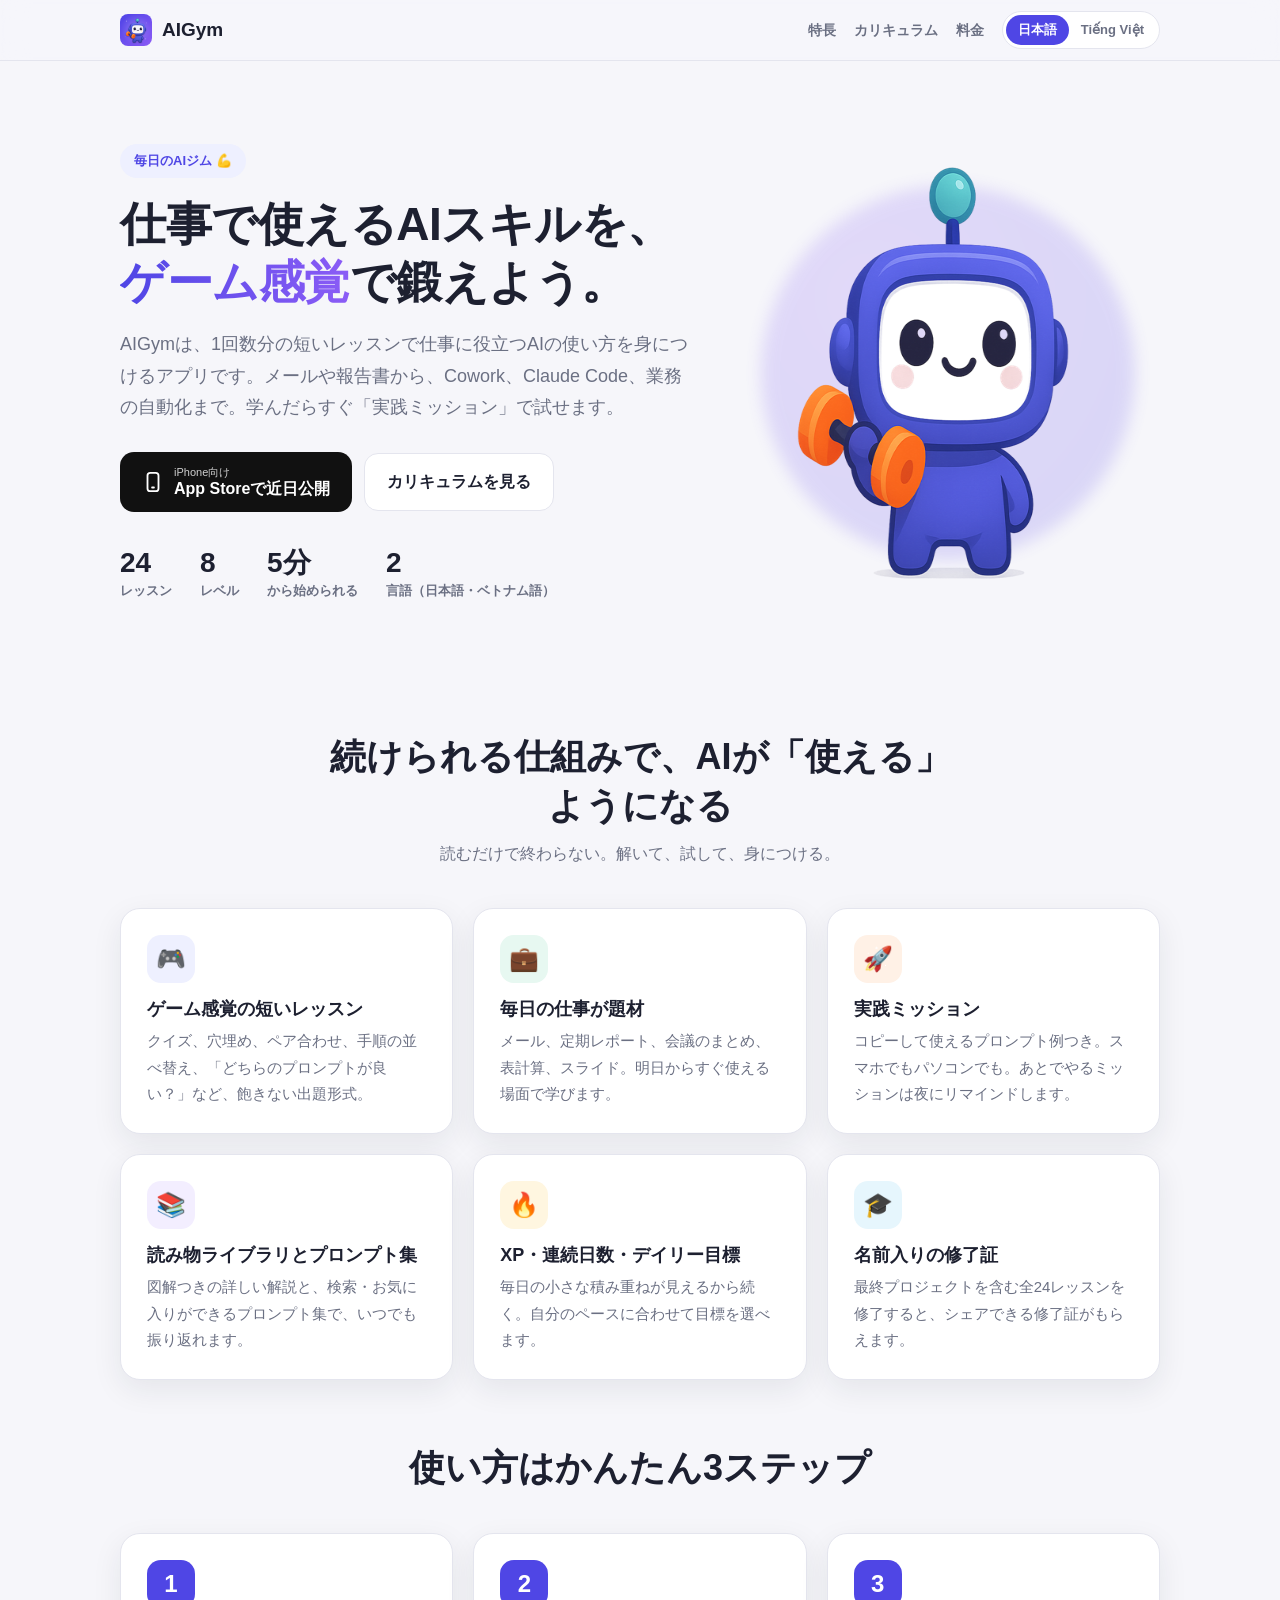
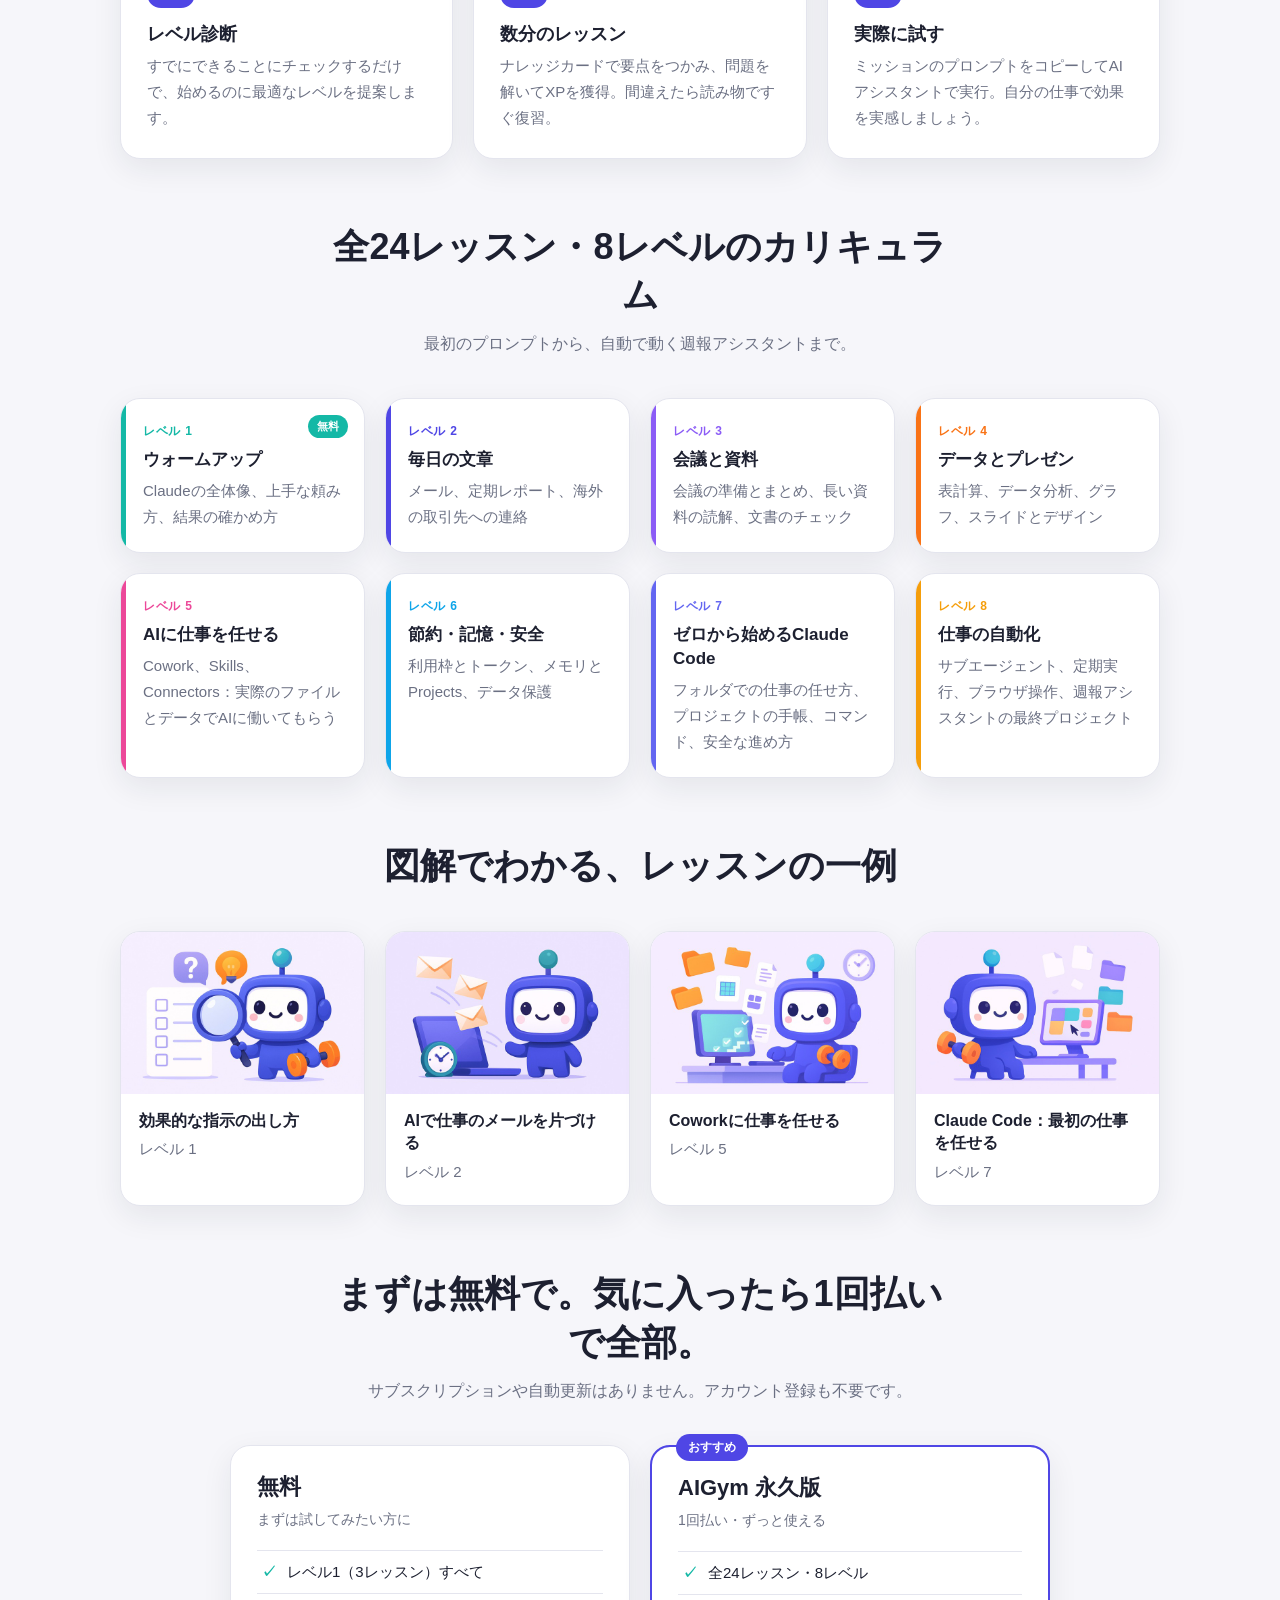
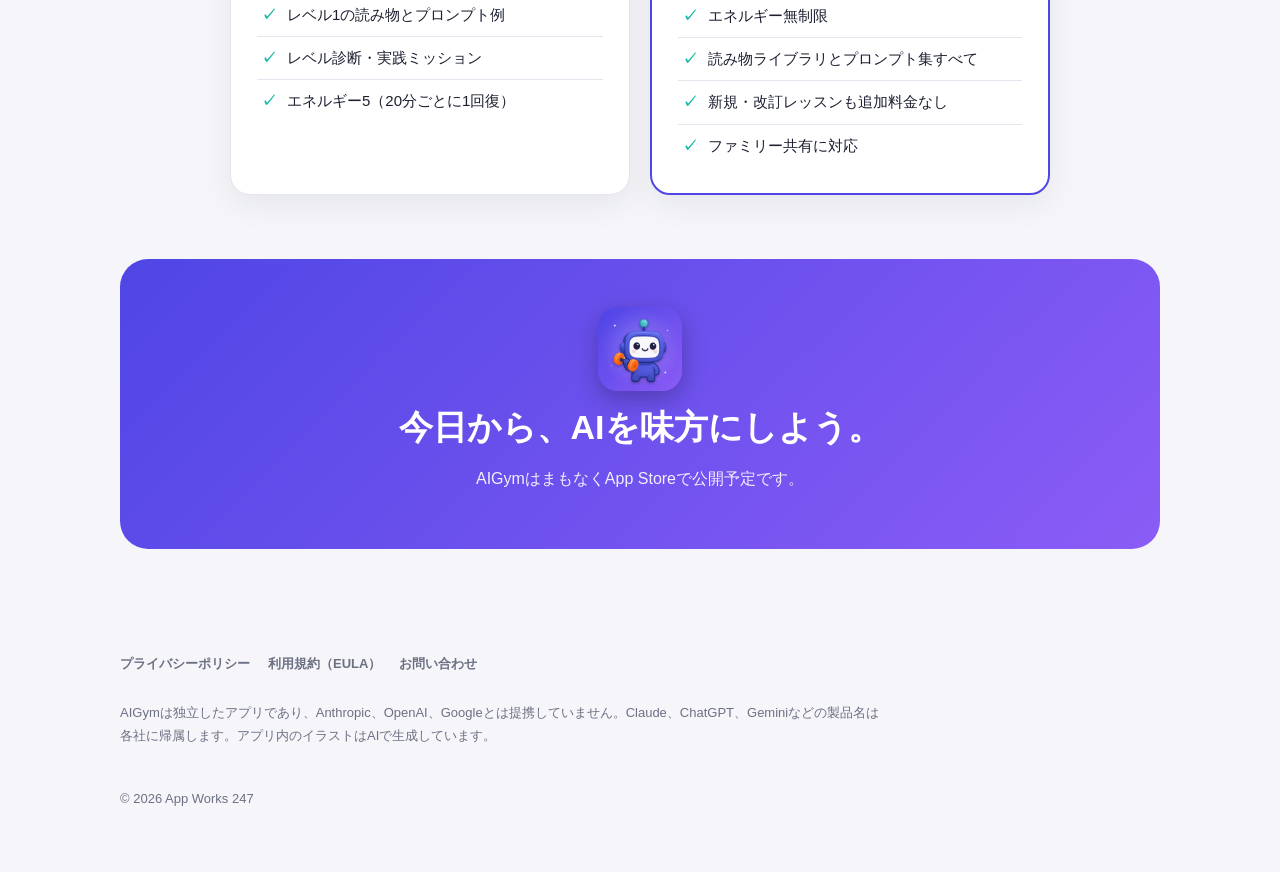
==== index.html @ bd5f879b "Add bilingual landing page and privacy policy for GitHub Pages Static site in website/ (Japanese def" ====
<!doctype html>
<html lang="ja"
      data-title-ja="AIGym – ゲーム感覚で仕事のAIスキルを鍛えるアプリ"
      data-title-vi="AIGym – Phòng tập AI cho công việc, vui như chơi game">
<head>
  <meta charset="utf-8">
  <meta name="viewport" content="width=device-width, initial-scale=1">
  <title>AIGym – ゲーム感覚で仕事のAIスキルを鍛えるアプリ</title>
  <meta name="description" content="AIGymは、ゲーム感覚の短いレッスンで仕事に役立つAIの使い方を身につけるiPhoneアプリです。メール・報告書・会議・データ分析から、Cowork、Claude Code、業務の自動化まで全24レッスン。日本語・ベトナム語対応。">
  <meta name="theme-color" content="#4F46E5">
  <meta property="og:type" content="website">
  <meta property="og:title" content="AIGym – ゲーム感覚で仕事のAIスキルを鍛えるアプリ">
  <meta property="og:description" content="1日数分、ゲーム感覚のレッスンで仕事に使えるAIスキルを。全24レッスン・8レベル。">
  <meta property="og:image" content="https://app-works-247.github.io/AIGym/assets/icon.png">
  <meta property="og:url" content="https://app-works-247.github.io/AIGym/">
  <link rel="icon" type="image/png" href="assets/favicon.png">
  <link rel="apple-touch-icon" href="assets/apple-touch-icon.png">
  <link rel="stylesheet" href="assets/style.css">
  <script src="assets/lang.js"></script>
</head>
<body>

<header class="header">
  <div class="wrap">
    <a class="logo" href="./" data-keep-lang><img src="assets/icon.png" alt="">AIGym</a>
    <nav class="nav">
      <a class="link" href="#features"><span data-l="ja">特長</span><span data-l="vi">Tính năng</span></a>
      <a class="link" href="#curriculum"><span data-l="ja">カリキュラム</span><span data-l="vi">Lộ trình</span></a>
      <a class="link" href="#pricing"><span data-l="ja">料金</span><span data-l="vi">Bảng giá</span></a>
      <div class="lang-switch" role="group" aria-label="Language">
        <button type="button" data-set-lang="ja" aria-pressed="true">日本語</button>
        <button type="button" data-set-lang="vi" aria-pressed="false">Tiếng Việt</button>
      </div>
    </nav>
  </div>
</header>

<main>
  <!-- Hero -->
  <section class="hero">
    <div class="wrap">
      <div>
        <span class="eyebrow">
          <span data-l="ja">毎日のAIジム 💪</span>
          <span data-l="vi">Phòng tập AI mỗi ngày 💪</span>
        </span>
        <h1>
          <span data-l="ja">仕事で使えるAIスキルを、<br><span class="grad">ゲーム感覚</span>で鍛えよう。</span>
          <span data-l="vi">Rèn kỹ năng dùng AI trong công việc, <span class="grad">vui như chơi game</span>.</span>
        </h1>
        <p class="lead">
          <span data-l="ja">AIGymは、1回数分の短いレッスンで仕事に役立つAIの使い方を身につけるアプリです。メールや報告書から、Cowork、Claude Code、業務の自動化まで。学んだらすぐ「実践ミッション」で試せます。</span>
          <span data-l="vi">AIGym giúp bạn học cách dùng AI trong công việc qua những bài học ngắn chỉ vài phút. Từ email, báo cáo đến Cowork, Claude Code và tự động hóa công việc. Học xong là thực hành ngay với “nhiệm vụ thực hành”.</span>
        </p>
        <div class="cta" id="download">
          <a class="btn btn-primary" href="#pricing">
            <svg viewBox="0 0 24 24" fill="none" stroke="currentColor" stroke-width="2" stroke-linecap="round" stroke-linejoin="round" aria-hidden="true"><rect x="6" y="2" width="12" height="20" rx="3"/><path d="M11 18h2"/></svg>
            <span>
              <small data-l="ja">iPhone向け</small><small data-l="vi">Dành cho iPhone</small>
              <span data-l="ja">App Storeで近日公開</span><span data-l="vi">Sắp có trên App Store</span>
            </span>
          </a>
          <a class="btn btn-ghost" href="#curriculum">
            <span data-l="ja">カリキュラムを見る</span><span data-l="vi">Xem lộ trình học</span>
          </a>
        </div>
        <div class="stats">
          <div><strong>24</strong><span data-l="ja">レッスン</span><span data-l="vi">bài học</span></div>
          <div><strong>8</strong><span data-l="ja">レベル</span><span data-l="vi">cấp độ</span></div>
          <div><strong>5<span data-l="ja">分</span><span data-l="vi"> phút</span></strong><span data-l="ja">から始められる</span><span data-l="vi">mỗi ngày là đủ</span></div>
          <div><strong>2</strong><span data-l="ja">言語（日本語・ベトナム語）</span><span data-l="vi">ngôn ngữ (Nhật, Việt)</span></div>
        </div>
      </div>
      <div class="hero-art">
        <img src="assets/mascot.png" alt="AIGym mascot" width="480" height="480">
      </div>
    </div>
  </section>

  <!-- Features -->
  <section class="block" id="features">
    <div class="wrap">
      <div class="section-head">
        <h2>
          <span data-l="ja">続けられる仕組みで、AIが「使える」ようになる</span>
          <span data-l="vi">Học đều đặn mỗi ngày, dùng AI thành thạo</span>
        </h2>
        <p>
          <span data-l="ja">読むだけで終わらない。解いて、試して、身につける。</span>
          <span data-l="vi">Không chỉ đọc lý thuyết: làm bài, thực hành và ghi nhớ.</span>
        </p>
      </div>
      <div class="grid grid-3">
        <div class="card">
          <div class="icon-badge" style="background:#EEF0FF">🎮</div>
          <h3><span data-l="ja">ゲーム感覚の短いレッスン</span><span data-l="vi">Bài học ngắn như chơi game</span></h3>
          <p>
            <span data-l="ja">クイズ、穴埋め、ペア合わせ、手順の並べ替え、「どちらのプロンプトが良い？」など、飽きない出題形式。</span>
            <span data-l="vi">Trắc nghiệm, điền chỗ trống, ghép cặp, sắp xếp các bước, chọn câu lệnh tốt hơn… đa dạng, không nhàm chán.</span>
          </p>
        </div>
        <div class="card">
          <div class="icon-badge" style="background:#E7F8F1">💼</div>
          <h3><span data-l="ja">毎日の仕事が題材</span><span data-l="vi">Gắn liền công việc hằng ngày</span></h3>
          <p>
            <span data-l="ja">メール、定期レポート、会議のまとめ、表計算、スライド。明日からすぐ使える場面で学びます。</span>
            <span data-l="vi">Email, báo cáo định kỳ, tổng kết cuộc họp, bảng tính, slide. Học qua những tình huống dùng được ngay ngày mai.</span>
          </p>
        </div>
        <div class="card">
          <div class="icon-badge" style="background:#FFF1E6">🚀</div>
          <h3><span data-l="ja">実践ミッション</span><span data-l="vi">Nhiệm vụ thực hành</span></h3>
          <p>
            <span data-l="ja">コピーして使えるプロンプト例つき。スマホでもパソコンでも。あとでやるミッションは夜にリマインドします。</span>
            <span data-l="vi">Kèm câu lệnh mẫu sao chép được, làm trên điện thoại hoặc máy tính. Nhiệm vụ để dành sẽ được nhắc vào buổi tối.</span>
          </p>
        </div>
        <div class="card">
          <div class="icon-badge" style="background:#F3EEFF">📚</div>
          <h3><span data-l="ja">読み物ライブラリとプロンプト集</span><span data-l="vi">Thư viện bài đọc & câu lệnh mẫu</span></h3>
          <p>
            <span data-l="ja">図解つきの詳しい解説と、検索・お気に入りができるプロンプト集で、いつでも振り返れます。</span>
            <span data-l="vi">Bài đọc chi tiết có hình minh họa và bộ câu lệnh mẫu tìm kiếm, lưu yêu thích được, xem lại bất cứ lúc nào.</span>
          </p>
        </div>
        <div class="card">
          <div class="icon-badge" style="background:#FFF6E0">🔥</div>
          <h3><span data-l="ja">XP・連続日数・デイリー目標</span><span data-l="vi">XP, chuỗi ngày & mục tiêu ngày</span></h3>
          <p>
            <span data-l="ja">毎日の小さな積み重ねが見えるから続く。自分のペースに合わせて目標を選べます。</span>
            <span data-l="vi">Thấy rõ tiến bộ mỗi ngày nên dễ duy trì. Tự chọn mục tiêu phù hợp với nhịp của bạn.</span>
          </p>
        </div>
        <div class="card">
          <div class="icon-badge" style="background:#E6F6FD">🎓</div>
          <h3><span data-l="ja">名前入りの修了証</span><span data-l="vi">Chứng nhận có tên bạn</span></h3>
          <p>
            <span data-l="ja">最終プロジェクトを含む全24レッスンを修了すると、シェアできる修了証がもらえます。</span>
            <span data-l="vi">Hoàn thành cả 24 bài, gồm dự án cuối khóa, để nhận chứng nhận và chia sẻ thành quả.</span>
          </p>
        </div>
      </div>
    </div>
  </section>

  <!-- How it works -->
  <section class="block" style="padding-top:0">
    <div class="wrap">
      <div class="section-head">
        <h2><span data-l="ja">使い方はかんたん3ステップ</span><span data-l="vi">Bắt đầu chỉ với 3 bước</span></h2>
      </div>
      <div class="grid grid-3">
        <div class="card">
          <div class="icon-badge" style="background:var(--brand);color:#fff;font-weight:800">1</div>
          <h3><span data-l="ja">レベル診断</span><span data-l="vi">Kiểm tra trình độ</span></h3>
          <p>
            <span data-l="ja">すでにできることにチェックするだけで、始めるのに最適なレベルを提案します。</span>
            <span data-l="vi">Đánh dấu những việc bạn đã làm được, AIGym gợi ý cấp độ nên bắt đầu.</span>
          </p>
        </div>
        <div class="card">
          <div class="icon-badge" style="background:var(--brand);color:#fff;font-weight:800">2</div>
          <h3><span data-l="ja">数分のレッスン</span><span data-l="vi">Học vài phút mỗi ngày</span></h3>
          <p>
            <span data-l="ja">ナレッジカードで要点をつかみ、問題を解いてXPを獲得。間違えたら読み物ですぐ復習。</span>
            <span data-l="vi">Nắm ý chính qua thẻ kiến thức, làm bài tập để nhận XP. Sai ở đâu, xem lại bài đọc ngay chỗ đó.</span>
          </p>
        </div>
        <div class="card">
          <div class="icon-badge" style="background:var(--brand);color:#fff;font-weight:800">3</div>
          <h3><span data-l="ja">実際に試す</span><span data-l="vi">Thực hành thật</span></h3>
          <p>
            <span data-l="ja">ミッションのプロンプトをコピーしてAIアシスタントで実行。自分の仕事で効果を実感しましょう。</span>
            <span data-l="vi">Sao chép câu lệnh của nhiệm vụ và chạy với trợ lý AI. Cảm nhận hiệu quả ngay trên công việc của bạn.</span>
          </p>
        </div>
      </div>
    </div>
  </section>

  <!-- Curriculum -->
  <section class="block" id="curriculum" style="padding-top:0">
    <div class="wrap">
      <div class="section-head">
        <h2><span data-l="ja">全24レッスン・8レベルのカリキュラム</span><span data-l="vi">Lộ trình 24 bài học, 8 cấp độ</span></h2>
        <p>
          <span data-l="ja">最初のプロンプトから、自動で動く週報アシスタントまで。</span>
          <span data-l="vi">Từ câu lệnh đầu tiên đến trợ lý báo cáo tuần tự động.</span>
        </p>
      </div>
      <div class="grid levels">
        <div class="card level" style="--c:#14B8A6">
          <span class="free"><span data-l="ja">無料</span><span data-l="vi">Miễn phí</span></span>
          <div class="num"><span data-l="ja">レベル 1</span><span data-l="vi">Cấp độ 1</span></div>
          <h3><span data-l="ja">ウォームアップ</span><span data-l="vi">Khởi động</span></h3>
          <p><span data-l="ja">Claudeの全体像、上手な頼み方、結果の確かめ方</span><span data-l="vi">Hiểu hệ sinh thái Claude, hỏi đúng cách và kiểm chứng kết quả</span></p>
        </div>
        <div class="card level" style="--c:#4F46E5">
          <div class="num"><span data-l="ja">レベル 2</span><span data-l="vi">Cấp độ 2</span></div>
          <h3><span data-l="ja">毎日の文章</span><span data-l="vi">Văn bản hằng ngày</span></h3>
          <p><span data-l="ja">メール、定期レポート、海外の取引先への連絡</span><span data-l="vi">Email, báo cáo định kỳ và thư gửi đối tác nước ngoài</span></p>
        </div>
        <div class="card level" style="--c:#8B5CF6">
          <div class="num"><span data-l="ja">レベル 3</span><span data-l="vi">Cấp độ 3</span></div>
          <h3><span data-l="ja">会議と資料</span><span data-l="vi">Họp & tài liệu</span></h3>
          <p><span data-l="ja">会議の準備とまとめ、長い資料の読解、文書のチェック</span><span data-l="vi">Chuẩn bị và tổng kết cuộc họp, đọc tài liệu dài, rà soát văn bản</span></p>
        </div>
        <div class="card level" style="--c:#F97316">
          <div class="num"><span data-l="ja">レベル 4</span><span data-l="vi">Cấp độ 4</span></div>
          <h3><span data-l="ja">データとプレゼン</span><span data-l="vi">Số liệu & trình bày</span></h3>
          <p><span data-l="ja">表計算、データ分析、グラフ、スライドとデザイン</span><span data-l="vi">Bảng tính, phân tích dữ liệu, biểu đồ, slide và thiết kế</span></p>
        </div>
        <div class="card level" style="--c:#EC4899">
          <div class="num"><span data-l="ja">レベル 5</span><span data-l="vi">Cấp độ 5</span></div>
          <h3><span data-l="ja">AIに仕事を任せる</span><span data-l="vi">Giao việc cho AI</span></h3>
          <p><span data-l="ja">Cowork、Skills、Connectors：実際のファイルとデータでAIに働いてもらう</span><span data-l="vi">Cowork, Skills và Connectors: để AI làm việc trên file và dữ liệu thật</span></p>
        </div>
        <div class="card level" style="--c:#0EA5E9">
          <div class="num"><span data-l="ja">レベル 6</span><span data-l="vi">Cấp độ 6</span></div>
          <h3><span data-l="ja">節約・記憶・安全</span><span data-l="vi">Tiết kiệm, ghi nhớ & an toàn</span></h3>
          <p><span data-l="ja">利用枠とトークン、メモリとProjects、データ保護</span><span data-l="vi">Hạn mức và token, bộ nhớ và Projects, bảo vệ dữ liệu</span></p>
        </div>
        <div class="card level" style="--c:#6366F1">
          <div class="num"><span data-l="ja">レベル 7</span><span data-l="vi">Cấp độ 7</span></div>
          <h3><span data-l="ja">ゼロから始めるClaude Code</span><span data-l="vi">Claude Code từ số 0</span></h3>
          <p><span data-l="ja">フォルダでの仕事の任せ方、プロジェクトの手帳、コマンド、安全な進め方</span><span data-l="vi">Giao việc trong thư mục, sổ tay dự án, lệnh tắt và cách làm an toàn</span></p>
        </div>
        <div class="card level" style="--c:#F59E0B">
          <div class="num"><span data-l="ja">レベル 8</span><span data-l="vi">Cấp độ 8</span></div>
          <h3><span data-l="ja">仕事の自動化</span><span data-l="vi">Tự động hóa công việc</span></h3>
          <p><span data-l="ja">サブエージェント、定期実行、ブラウザ操作、週報アシスタントの最終プロジェクト</span><span data-l="vi">Trợ lý con, việc tự chạy theo lịch, trình duyệt và dự án trợ lý báo cáo tuần</span></p>
        </div>
      </div>
    </div>
  </section>

  <!-- Showcase -->
  <section class="block" style="padding-top:0">
    <div class="wrap">
      <div class="section-head">
        <h2><span data-l="ja">図解でわかる、レッスンの一例</span><span data-l="vi">Một vài bài học tiêu biểu</span></h2>
      </div>
      <div class="grid showcase">
        <div class="card shot">
          <img src="assets/cau-lenh-dau-tien.jpg" alt="" loading="lazy" width="720" height="480">
          <div>
            <h3><span data-l="ja">効果的な指示の出し方</span><span data-l="vi">Câu lệnh hiệu quả</span></h3>
            <p><span data-l="ja">レベル 1</span><span data-l="vi">Cấp độ 1</span></p>
          </div>
        </div>
        <div class="card shot">
          <img src="assets/email-cong-viec.jpg" alt="" loading="lazy" width="720" height="480">
          <div>
            <h3><span data-l="ja">AIで仕事のメールを片づける</span><span data-l="vi">Email công việc với AI</span></h3>
            <p><span data-l="ja">レベル 2</span><span data-l="vi">Cấp độ 2</span></p>
          </div>
        </div>
        <div class="card shot">
          <img src="assets/cowork-giao-viec.jpg" alt="" loading="lazy" width="720" height="480">
          <div>
            <h3><span data-l="ja">Coworkに仕事を任せる</span><span data-l="vi">Giao việc cho Cowork</span></h3>
            <p><span data-l="ja">レベル 5</span><span data-l="vi">Cấp độ 5</span></p>
          </div>
        </div>
        <div class="card shot">
          <img src="assets/claude-code-dau-tien.jpg" alt="" loading="lazy" width="720" height="480">
          <div>
            <h3><span data-l="ja">Claude Code：最初の仕事を任せる</span><span data-l="vi">Claude Code: giao việc đầu tiên</span></h3>
            <p><span data-l="ja">レベル 7</span><span data-l="vi">Cấp độ 7</span></p>
          </div>
        </div>
      </div>
    </div>
  </section>

  <!-- Pricing -->
  <section class="block" id="pricing" style="padding-top:0">
    <div class="wrap">
      <div class="section-head">
        <h2><span data-l="ja">まずは無料で。気に入ったら1回払いで全部。</span><span data-l="vi">Học thử miễn phí. Thích thì mua một lần, dùng mãi mãi.</span></h2>
        <p>
          <span data-l="ja">サブスクリプションや自動更新はありません。アカウント登録も不要です。</span>
          <span data-l="vi">Không đăng ký thuê bao, không tự gia hạn. Không cần tạo tài khoản.</span>
        </p>
      </div>
      <div class="pricing">
        <div class="card plan">
          <h3><span data-l="ja">無料</span><span data-l="vi">Miễn phí</span></h3>
          <div class="tag"><span data-l="ja">まずは試してみたい方に</span><span data-l="vi">Để bắt đầu làm quen</span></div>
          <ul>
            <li><span data-l="ja">レベル1（3レッスン）すべて</span><span data-l="vi">Toàn bộ Cấp độ 1 (3 bài học)</span></li>
            <li><span data-l="ja">レベル1の読み物とプロンプト例</span><span data-l="vi">Bài đọc và câu lệnh mẫu của Cấp độ 1</span></li>
            <li><span data-l="ja">レベル診断・実践ミッション</span><span data-l="vi">Kiểm tra trình độ, nhiệm vụ thực hành</span></li>
            <li><span data-l="ja">エネルギー5（20分ごとに1回復）</span><span data-l="vi">5 năng lượng (hồi 1 sau mỗi 20 phút)</span></li>
          </ul>
        </div>
        <div class="card plan featured">
          <span class="ribbon"><span data-l="ja">おすすめ</span><span data-l="vi">Đề xuất</span></span>
          <h3><span data-l="ja">AIGym 永久版</span><span data-l="vi">AIGym Trọn Đời</span></h3>
          <div class="tag"><span data-l="ja">1回払い・ずっと使える</span><span data-l="vi">Thanh toán một lần, dùng trọn đời</span></div>
          <ul>
            <li><span data-l="ja">全24レッスン・8レベル</span><span data-l="vi">24 bài học, 8 cấp độ</span></li>
            <li><span data-l="ja">エネルギー無制限</span><span data-l="vi">Năng lượng không giới hạn</span></li>
            <li><span data-l="ja">読み物ライブラリとプロンプト集すべて</span><span data-l="vi">Toàn bộ thư viện bài đọc và câu lệnh mẫu</span></li>
            <li><span data-l="ja">新規・改訂レッスンも追加料金なし</span><span data-l="vi">Bài mới và bài cập nhật, không trả thêm</span></li>
            <li><span data-l="ja">ファミリー共有に対応</span><span data-l="vi">Hỗ trợ Chia sẻ trong gia đình</span></li>
          </ul>
        </div>
      </div>
    </div>
  </section>

  <!-- Final CTA -->
  <section class="block" style="padding-top:0">
    <div class="wrap">
      <div class="final">
        <img src="assets/icon.png" alt="AIGym" width="84" height="84">
        <h2><span data-l="ja">今日から、AIを味方にしよう。</span><span data-l="vi">Bắt đầu biến AI thành trợ thủ ngay hôm nay.</span></h2>
        <p><span data-l="ja">AIGymはまもなくApp Storeで公開予定です。</span><span data-l="vi">AIGym sắp ra mắt trên App Store.</span></p>
      </div>
    </div>
  </section>
</main>

<footer class="footer">
  <div class="wrap">
    <div class="links">
      <a href="privacy.html" data-keep-lang><span data-l="ja">プライバシーポリシー</span><span data-l="vi">Chính sách quyền riêng tư</span></a>
      <a href="https://www.apple.com/legal/internet-services/itunes/dev/stdeula/" rel="noopener"><span data-l="ja">利用規約（EULA）</span><span data-l="vi">Điều khoản sử dụng (EULA)</span></a>
      <a href="https://github.com/app-works-247/AIGym/issues" rel="noopener"><span data-l="ja">お問い合わせ</span><span data-l="vi">Liên hệ</span></a>
    </div>
    <p class="disclaimer">
      <span data-l="ja">AIGymは独立したアプリであり、Anthropic、OpenAI、Googleとは提携していません。Claude、ChatGPT、Geminiなどの製品名は各社に帰属します。アプリ内のイラストはAIで生成しています。</span>
      <span data-l="vi">AIGym là ứng dụng độc lập, không liên kết với Anthropic, OpenAI hay Google. Claude, ChatGPT, Gemini và các tên sản phẩm khác thuộc về chủ sở hữu tương ứng. Hình minh họa trong ứng dụng được tạo bằng AI.</span>
    </p>
    <p>© 2026 App Works 247</p>
  </div>
</footer>

</body>
</html>
---- assets/style.css ----
:root {
  --brand: #4F46E5;
  --brand-2: #8B5CF6;
  --brand-soft: #EEF0FF;
  --teal: #14B8A6;
  --orange: #F97316;
  --amber: #F59E0B;
  --bg: #F6F6FA;
  --surface: #FFFFFF;
  --text: #1D2030;
  --subtext: #6B7083;
  --border: #E4E5EE;
  --shadow: 0 10px 30px rgba(29, 32, 48, .08);
  --radius: 20px;
  color-scheme: light dark;
}

@media (prefers-color-scheme: dark) {
  :root {
    --brand: #7C7BFF;
    --brand-soft: #23264A;
    --bg: #0B1020;
    --surface: #161C30;
    --text: #E9EBF4;
    --subtext: #9AA1B8;
    --border: #283049;
    --shadow: 0 10px 30px rgba(0, 0, 0, .35);
  }
}

* { box-sizing: border-box; }
html { scroll-behavior: smooth; }
body {
  margin: 0;
  background: var(--bg);
  color: var(--text);
  font-family: "Hiragino Sans", "Hiragino Kaku Gothic ProN", "Noto Sans JP", -apple-system, BlinkMacSystemFont, "Segoe UI", Roboto, "Helvetica Neue", Arial, sans-serif;
  line-height: 1.75;
  -webkit-font-smoothing: antialiased;
}
html[lang="vi"] body {
  font-family: -apple-system, BlinkMacSystemFont, "Segoe UI", Roboto, "Helvetica Neue", Arial, "Noto Sans", sans-serif;
  line-height: 1.65;
}
img { max-width: 100%; display: block; }
a { color: var(--brand); }

/* Language switching: Japanese is the default; Vietnamese blocks show only when html[lang=vi]. */
html:not([lang="vi"]) [data-l="vi"],
html[lang="vi"] [data-l="ja"] { display: none !important; }

.wrap { max-width: 1080px; margin: 0 auto; padding: 0 20px; }

/* Header */
.header {
  position: sticky; top: 0; z-index: 10;
  background: color-mix(in srgb, var(--bg) 82%, transparent);
  backdrop-filter: saturate(180%) blur(14px);
  -webkit-backdrop-filter: saturate(180%) blur(14px);
  border-bottom: 1px solid var(--border);
}
.header .wrap { display: flex; align-items: center; justify-content: space-between; height: 60px; gap: 12px; }
.logo { display: flex; align-items: center; gap: 10px; font-weight: 800; font-size: 19px; color: var(--text); text-decoration: none; }
.logo img { width: 32px; height: 32px; border-radius: 8px; }
.nav { display: flex; align-items: center; gap: 18px; }
.nav a.link { color: var(--subtext); text-decoration: none; font-size: 14px; font-weight: 600; }
.nav a.link:hover { color: var(--text); }
.lang-switch { display: inline-flex; background: var(--surface); border: 1px solid var(--border); border-radius: 999px; padding: 3px; }
.lang-switch button {
  border: 0; background: transparent; color: var(--subtext); font: inherit; font-size: 13px; font-weight: 700;
  padding: 4px 12px; border-radius: 999px; cursor: pointer;
}
.lang-switch button[aria-pressed="true"] { background: var(--brand); color: #fff; }

/* Hero */
.hero { padding: 72px 0 56px; overflow: hidden; }
.hero .wrap { display: grid; grid-template-columns: 1.15fr .85fr; align-items: center; gap: 40px; }
.eyebrow {
  display: inline-block; background: var(--brand-soft); color: var(--brand);
  font-weight: 700; font-size: 13px; padding: 6px 14px; border-radius: 999px; margin-bottom: 18px;
}
.hero h1 { font-size: clamp(28px, 4.4vw, 46px); line-height: 1.25; margin: 0 0 18px; letter-spacing: -.01em; }
.hero h1 .grad {
  background: linear-gradient(90deg, var(--brand), var(--brand-2));
  -webkit-background-clip: text; background-clip: text; color: transparent;
}
.hero p.lead { font-size: 18px; color: var(--subtext); margin: 0 0 28px; max-width: 34em; }
.cta { display: flex; flex-wrap: wrap; gap: 12px; align-items: center; }
.btn {
  display: inline-flex; align-items: center; gap: 10px; text-decoration: none; font-weight: 700;
  border-radius: 14px; padding: 14px 22px; font-size: 16px;
}
.btn-primary { background: #111; color: #fff; }
.btn-primary svg { width: 22px; height: 22px; }
.btn-primary small { display: block; font-size: 11px; font-weight: 500; opacity: .8; line-height: 1.2; }
.btn-primary span { line-height: 1.2; text-align: left; }
.btn-ghost { background: var(--surface); color: var(--text); border: 1px solid var(--border); }
.hero-art { position: relative; display: grid; place-items: center; }
.hero-art::before {
  content: ""; position: absolute; width: 88%; aspect-ratio: 1; border-radius: 50%;
  background: radial-gradient(circle at 30% 30%, var(--brand-2), var(--brand));
  opacity: .18; filter: blur(8px);
}
.hero-art img { position: relative; width: min(100%, 380px); animation: float 5s ease-in-out infinite; }
@keyframes float { 50% { transform: translateY(-10px); } }
@media (prefers-reduced-motion: reduce) { .hero-art img { animation: none; } }

.stats { display: flex; flex-wrap: wrap; gap: 28px; margin-top: 34px; }
.stats div strong { display: block; font-size: 28px; color: var(--text); line-height: 1.2; }
.stats div { color: var(--subtext); font-size: 13px; font-weight: 600; }

/* Sections */
section.block { padding: 64px 0; }
.section-head { text-align: center; max-width: 640px; margin: 0 auto 40px; }
.section-head h2 { font-size: clamp(26px, 3.6vw, 36px); margin: 0 0 10px; line-height: 1.35; }
.section-head p { color: var(--subtext); margin: 0; }

.grid { display: grid; gap: 20px; }
.grid-3 { grid-template-columns: repeat(3, 1fr); }
.grid-4 { grid-template-columns: repeat(4, 1fr); }
.card {
  background: var(--surface); border: 1px solid var(--border); border-radius: var(--radius);
  padding: 26px; box-shadow: var(--shadow);
}
.card h3 { margin: 14px 0 6px; font-size: 18px; line-height: 1.4; }
.card p { margin: 0; color: var(--subtext); font-size: 15px; }
.icon-badge {
  width: 48px; height: 48px; border-radius: 14px; display: grid; place-items: center; font-size: 24px;
}

/* Curriculum */
.levels { grid-template-columns: repeat(4, 1fr); }
.level { padding: 22px; position: relative; overflow: hidden; }
.level .num { font-size: 12px; font-weight: 800; letter-spacing: .06em; text-transform: uppercase; }
.level h3 { margin: 6px 0 6px; font-size: 17px; }
.level::after { content: ""; position: absolute; left: 0; top: 0; bottom: 0; width: 5px; background: var(--c); }
.level .num { color: var(--c); }
.level .free {
  position: absolute; top: 16px; right: 16px; font-size: 11px; font-weight: 800;
  color: #fff; background: var(--teal); padding: 2px 9px; border-radius: 999px;
}

/* Showcase */
.showcase { grid-template-columns: repeat(4, 1fr); }
.shot { padding: 0; overflow: hidden; }
.shot img { aspect-ratio: 3 / 2; object-fit: cover; width: 100%; height: auto; }
.shot div { padding: 16px 18px 20px; }
.shot h3 { margin: 0 0 4px; font-size: 16px; }

/* Pricing */
.pricing { display: grid; grid-template-columns: 1fr 1fr; gap: 20px; max-width: 820px; margin: 0 auto; }
.plan h3 { margin: 0 0 4px; font-size: 22px; }
.plan .tag { color: var(--subtext); font-size: 14px; margin-bottom: 18px; }
.plan ul { list-style: none; padding: 0; margin: 0; }
.plan li { padding: 8px 0 8px 30px; position: relative; border-top: 1px solid var(--border); font-size: 15px; }
.plan li::before { content: "✓"; position: absolute; left: 4px; color: var(--teal); font-weight: 800; }
.plan.featured { border: 2px solid var(--brand); position: relative; }
.plan.featured .ribbon {
  position: absolute; top: -13px; left: 24px; background: var(--brand); color: #fff;
  font-size: 12px; font-weight: 800; padding: 3px 12px; border-radius: 999px;
}

/* Final CTA */
.final {
  background: linear-gradient(135deg, var(--brand), var(--brand-2)); color: #fff;
  border-radius: 28px; padding: 48px 32px; text-align: center; display: grid; justify-items: center; gap: 14px;
}
.final h2 { margin: 0; font-size: clamp(24px, 3.4vw, 34px); line-height: 1.35; }
.final p { margin: 0 0 8px; opacity: .9; }
.final img { width: 84px; height: 84px; border-radius: 20px; box-shadow: 0 8px 24px rgba(0,0,0,.25); }

/* Footer */
.footer { padding: 40px 0 48px; color: var(--subtext); font-size: 13px; }
.footer .wrap { display: grid; gap: 14px; }
.footer .links { display: flex; flex-wrap: wrap; gap: 18px; }
.footer .links a { color: var(--subtext); text-decoration: none; font-weight: 600; }
.footer .links a:hover { color: var(--text); }
.footer .disclaimer { max-width: 760px; }

/* Legal page */
.legal { max-width: 780px; margin: 0 auto; padding: 48px 20px 24px; }
.legal h1 { font-size: clamp(28px, 4vw, 38px); margin: 0 0 6px; line-height: 1.3; }
.legal .updated { color: var(--subtext); font-size: 14px; margin: 0 0 28px; }
.legal .summary { background: var(--brand-soft); border-radius: var(--radius); padding: 20px 24px; margin-bottom: 32px; }
.legal .summary ul { margin: 8px 0 0; padding-left: 20px; }
.legal h2 { font-size: 20px; margin: 36px 0 8px; padding-top: 8px; }
.legal p, .legal li { font-size: 16px; }
.legal table { width: 100%; border-collapse: collapse; margin: 12px 0; font-size: 15px; }
.legal th, .legal td { text-align: left; padding: 10px 12px; border-bottom: 1px solid var(--border); vertical-align: top; }
.legal th { color: var(--subtext); font-weight: 700; font-size: 13px; }
.table-scroll { overflow-x: auto; }

@media (max-width: 900px) {
  .hero .wrap { grid-template-columns: 1fr; text-align: center; }
  .hero p.lead { margin-left: auto; margin-right: auto; }
  .cta, .stats { justify-content: center; }
  .hero-art { order: -1; }
  .hero-art img { width: 220px; }
  .grid-3, .grid-4, .levels, .showcase { grid-template-columns: repeat(2, 1fr); }
}
@media (max-width: 600px) {
  .hero { padding: 40px 0 32px; }
  .nav a.link { display: none; }
  .grid-3, .grid-4, .levels, .showcase, .pricing { grid-template-columns: 1fr; }
  section.block { padding: 44px 0; }
  .wrap { padding: 0 16px; }
}
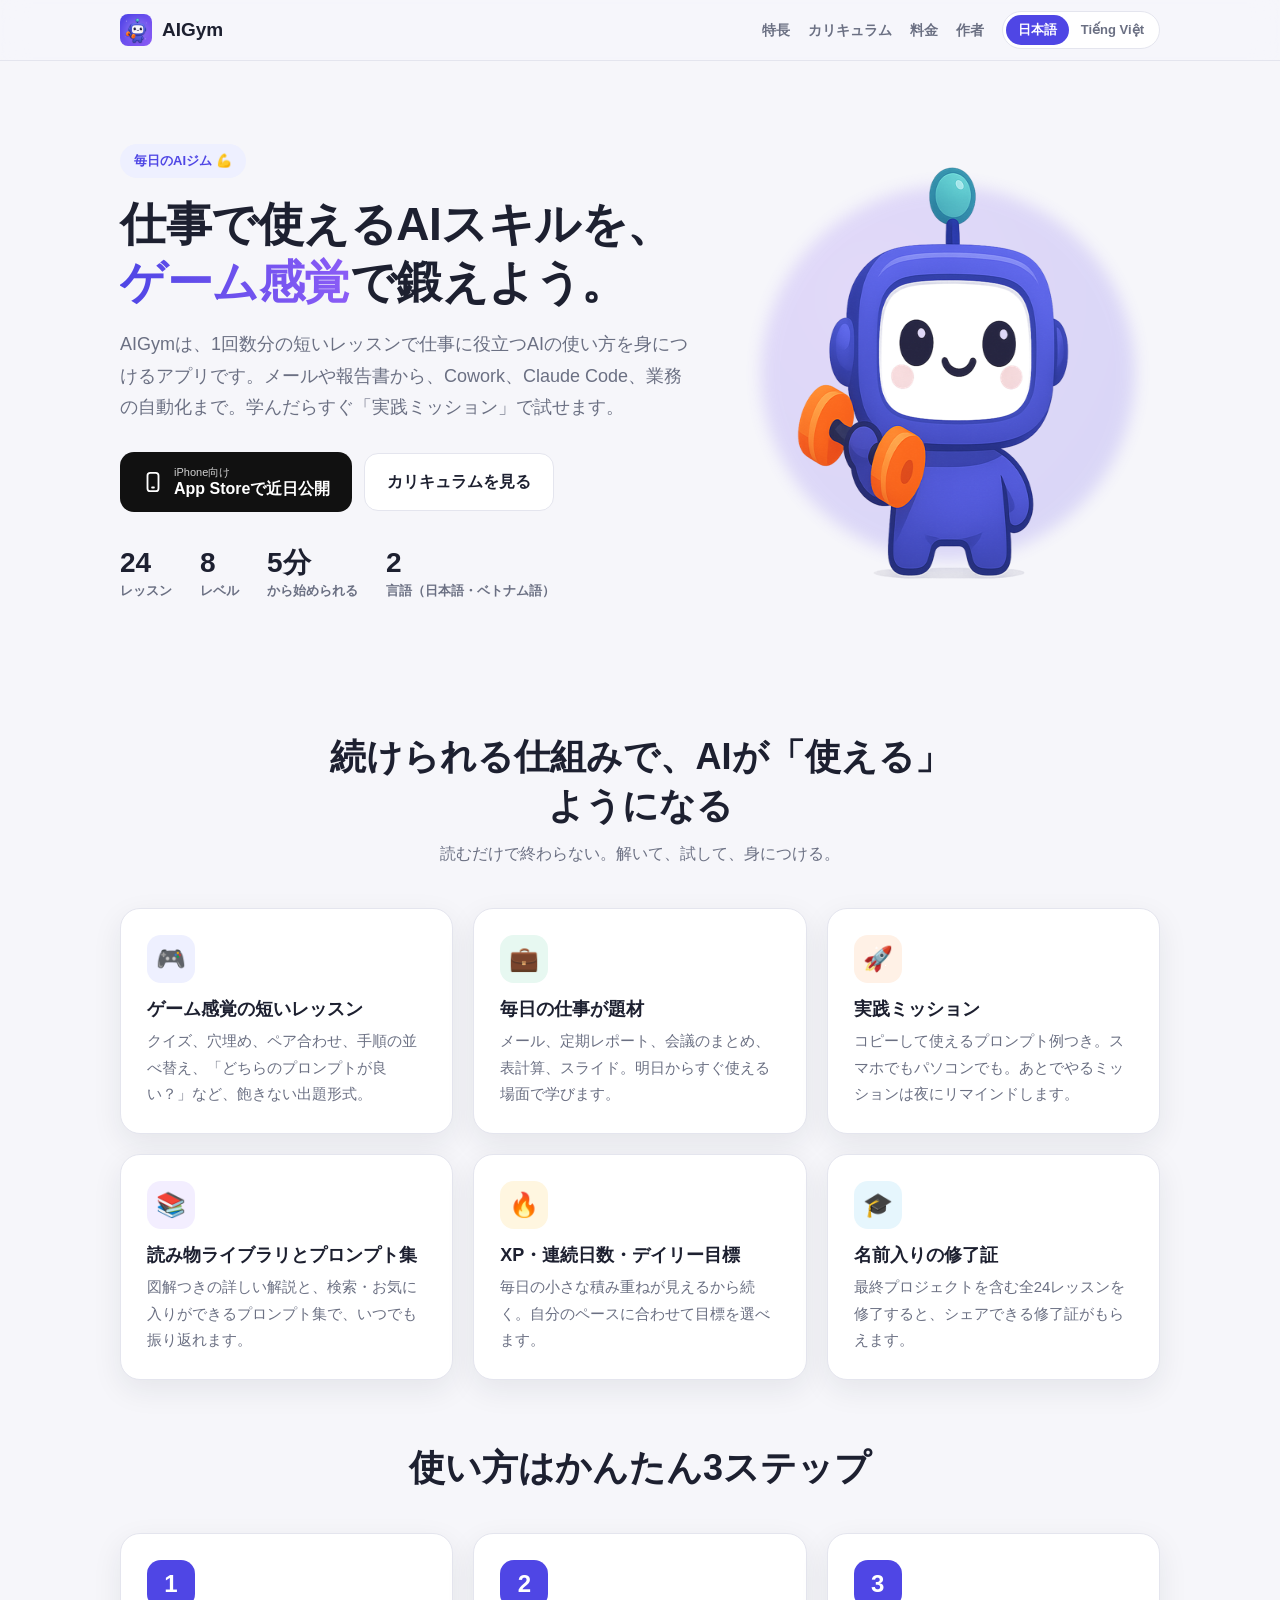
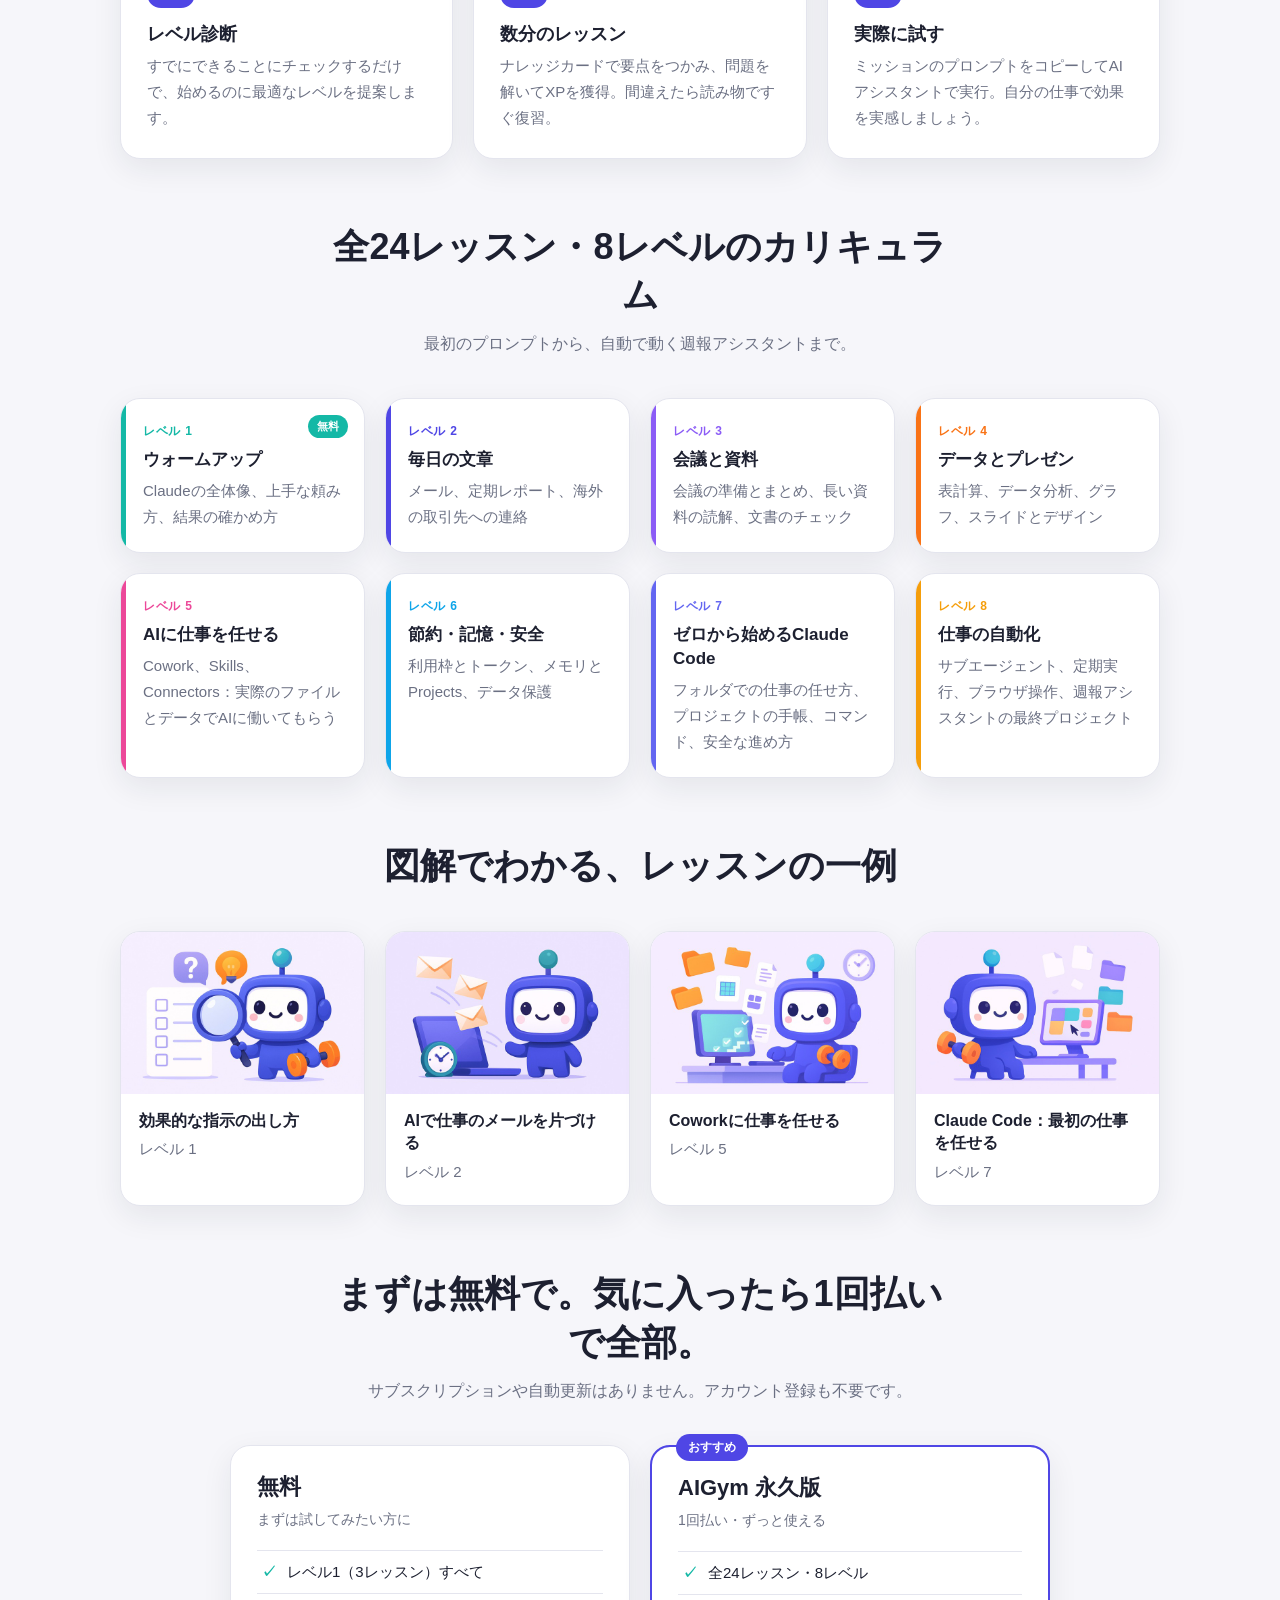
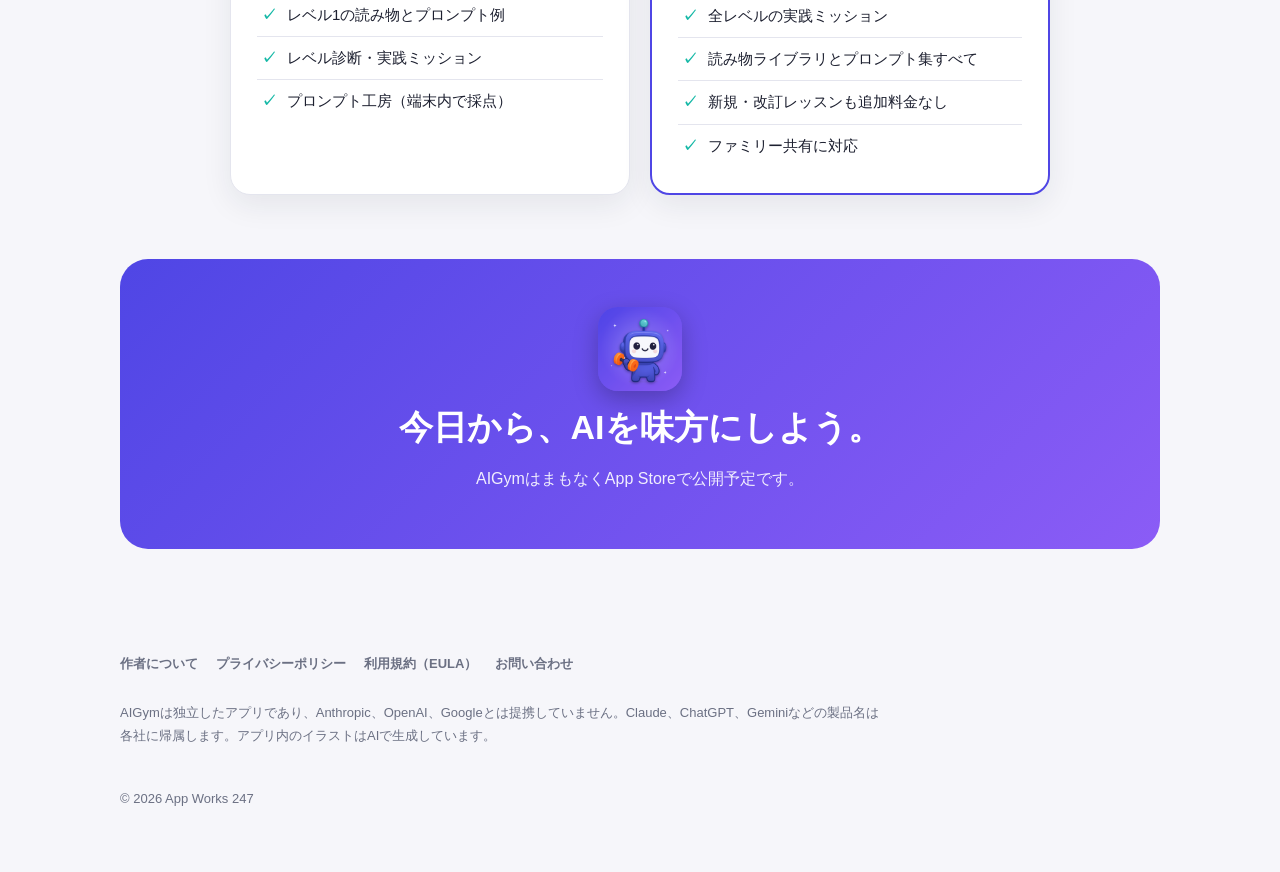
==== commit 7fe4713a: "Publish author page and drop the energy mechanic from the site about.html introduces the developer, " ====
--- a/index.html
+++ b/index.html
@@ -27,6 +27,7 @@
       <a class="link" href="#features"><span data-l="ja">特長</span><span data-l="vi">Tính năng</span></a>
       <a class="link" href="#curriculum"><span data-l="ja">カリキュラム</span><span data-l="vi">Lộ trình</span></a>
       <a class="link" href="#pricing"><span data-l="ja">料金</span><span data-l="vi">Bảng giá</span></a>
+      <a class="link" href="about.html" data-keep-lang><span data-l="ja">作者</span><span data-l="vi">Tác giả</span></a>
       <div class="lang-switch" role="group" aria-label="Language">
         <button type="button" data-set-lang="ja" aria-pressed="true">日本語</button>
         <button type="button" data-set-lang="vi" aria-pressed="false">Tiếng Việt</button>
@@ -291,7 +292,7 @@
             <li><span data-l="ja">レベル1（3レッスン）すべて</span><span data-l="vi">Toàn bộ Cấp độ 1 (3 bài học)</span></li>
             <li><span data-l="ja">レベル1の読み物とプロンプト例</span><span data-l="vi">Bài đọc và câu lệnh mẫu của Cấp độ 1</span></li>
             <li><span data-l="ja">レベル診断・実践ミッション</span><span data-l="vi">Kiểm tra trình độ, nhiệm vụ thực hành</span></li>
-            <li><span data-l="ja">エネルギー5（20分ごとに1回復）</span><span data-l="vi">5 năng lượng (hồi 1 sau mỗi 20 phút)</span></li>
+            <li><span data-l="ja">プロンプト工房（端末内で採点）</span><span data-l="vi">Xưởng câu lệnh, chấm ngay trên máy</span></li>
           </ul>
         </div>
         <div class="card plan featured">
@@ -300,7 +301,7 @@
           <div class="tag"><span data-l="ja">1回払い・ずっと使える</span><span data-l="vi">Thanh toán một lần, dùng trọn đời</span></div>
           <ul>
             <li><span data-l="ja">全24レッスン・8レベル</span><span data-l="vi">24 bài học, 8 cấp độ</span></li>
-            <li><span data-l="ja">エネルギー無制限</span><span data-l="vi">Năng lượng không giới hạn</span></li>
+            <li><span data-l="ja">全レベルの実践ミッション</span><span data-l="vi">Nhiệm vụ thực hành của cả 8 cấp độ</span></li>
             <li><span data-l="ja">読み物ライブラリとプロンプト集すべて</span><span data-l="vi">Toàn bộ thư viện bài đọc và câu lệnh mẫu</span></li>
             <li><span data-l="ja">新規・改訂レッスンも追加料金なし</span><span data-l="vi">Bài mới và bài cập nhật, không trả thêm</span></li>
             <li><span data-l="ja">ファミリー共有に対応</span><span data-l="vi">Hỗ trợ Chia sẻ trong gia đình</span></li>
@@ -325,6 +326,7 @@
 <footer class="footer">
   <div class="wrap">
     <div class="links">
+      <a href="about.html" data-keep-lang><span data-l="ja">作者について</span><span data-l="vi">Về tác giả</span></a>
       <a href="privacy.html" data-keep-lang><span data-l="ja">プライバシーポリシー</span><span data-l="vi">Chính sách quyền riêng tư</span></a>
       <a href="https://www.apple.com/legal/internet-services/itunes/dev/stdeula/" rel="noopener"><span data-l="ja">利用規約（EULA）</span><span data-l="vi">Điều khoản sử dụng (EULA)</span></a>
       <a href="https://github.com/app-works-247/AIGym/issues" rel="noopener"><span data-l="ja">お問い合わせ</span><span data-l="vi">Liên hệ</span></a>
--- a/assets/style.css
+++ b/assets/style.css
@@ -190,6 +190,15 @@
 .legal th { color: var(--subtext); font-weight: 700; font-size: 13px; }
 .table-scroll { overflow-x: auto; }
 
+/* ---------- Trang tác giả ---------- */
+.author { display: flex; align-items: center; gap: 20px; background: var(--surface); border: 1px solid var(--border); border-radius: var(--radius); box-shadow: var(--shadow); padding: 20px 24px; margin: 20px 0 8px; }
+.author img { width: 96px; height: 96px; flex: none; border-radius: 24px; background: var(--brand-soft); object-fit: contain; padding: 8px; }
+.author p { margin: 0; }
+.author .name { font-size: 22px; font-weight: 800; }
+.author .role { color: var(--subtext); font-size: 15px; margin-top: 2px; }
+.author .facts { list-style: none; padding: 0; margin: 10px 0 0; display: flex; flex-wrap: wrap; gap: 8px; }
+.author .facts li { font-size: 13px; font-weight: 700; color: var(--brand); background: var(--brand-soft); border-radius: 999px; padding: 4px 12px; }
+
 @media (max-width: 900px) {
   .hero .wrap { grid-template-columns: 1fr; text-align: center; }
   .hero p.lead { margin-left: auto; margin-right: auto; }
@@ -204,4 +213,6 @@
   .grid-3, .grid-4, .levels, .showcase, .pricing { grid-template-columns: 1fr; }
   section.block { padding: 44px 0; }
   .wrap { padding: 0 16px; }
-}
+  .author { flex-direction: column; text-align: center; }
+  .author .facts { justify-content: center; }
+}
